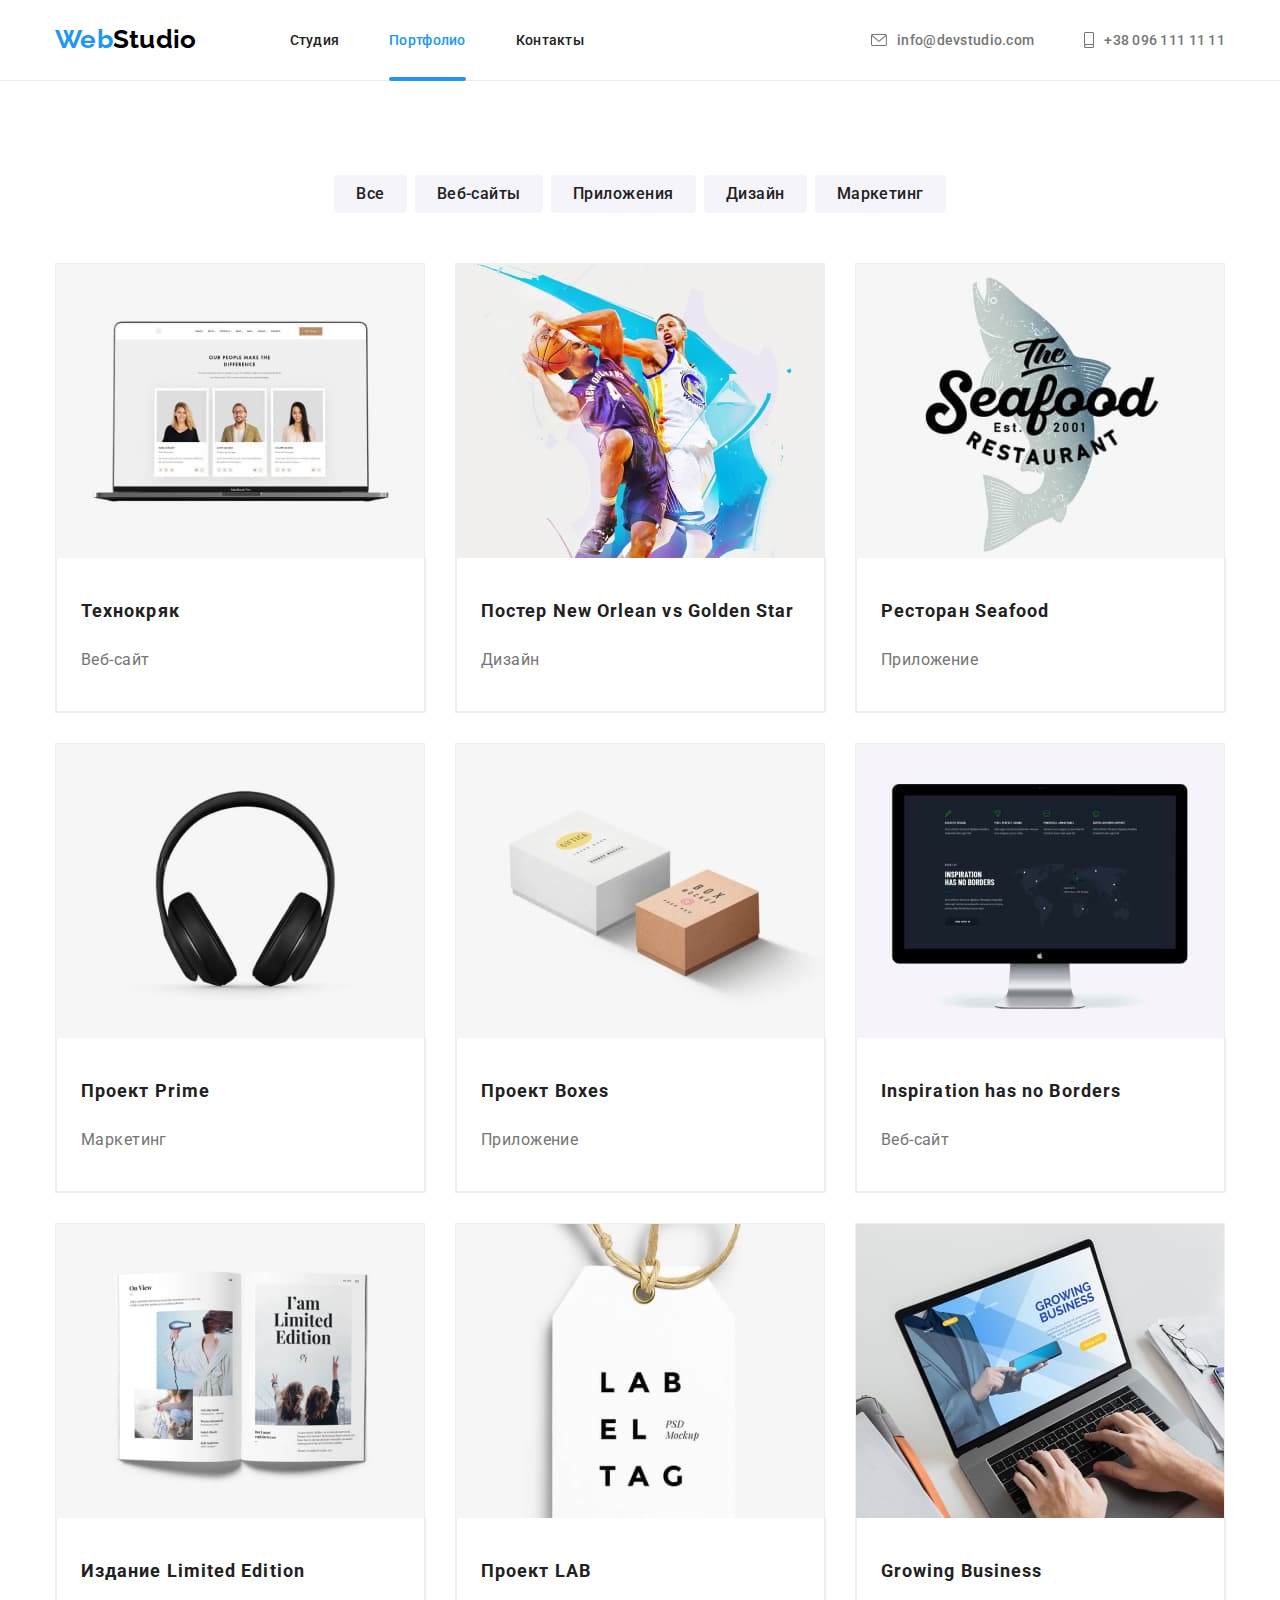
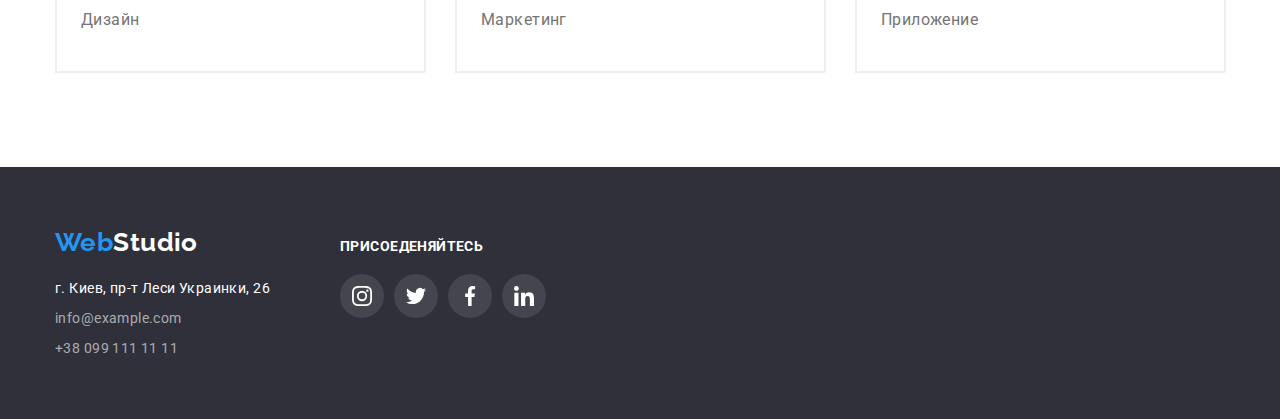
==== portfolio.html @ 6bc898de "Добавление файлов" ====
<!DOCTYPE html>
<html lang="ru">
  <head>
    <meta charset="UTF-8" />
    <meta name="viewport" content="width=device-width, initial-scale=1.0" />
    <title>Portfolio Webstudio</title>
    <link
      href="https://fonts.googleapis.com/css2?family=Raleway:wght@700&family=Roboto:wght@400;500;700;900&display=swap"
      rel="stylesheet"
    />
    <link
      rel="stylesheet"
      href="https://cdnjs.cloudflare.com/ajax/libs/modern-normalize/1.0.0/modern-normalize.min.css"
    />
    <link rel="stylesheet" href="./css/styles.css" />
  </head>
  <body>
    <!-- Верхняя линия сайта -->

    <header class="hat-page" id="portfolio-page">
      <div class="container">
        <nav class="nav">
          <!-- Логотип компании -->

          <a class="logo link" href="./index.html">
            <span class="accent">Web</span>Studio
          </a>

          <ul class="site-nav list">
            <li class="site-nav-item">
              <a class="link site-nav-link" href="./index.html">Студия</a>
            </li>
            <li class="site-nav-item">
              <a
                class="link site-nav-link site-nav-link-active"
                href="#portfolio-page"
                >Портфолио</a
              >
            </li>
            <li class="site-nav-item">
              <a class="link site-nav-link" href="#">Контакты</a>
            </li>
          </ul>
        </nav>

        <ul class="communications list">
          <!-- Ссылка на адрес электронной почты -->

          <li class="item">
            <a
              class="communications-link link"
              href="mailto:info@devstudio.com"
            >
              <svg class="icon envelope">
                <use href="./images/svg/sprite.svg#envelope"></use>
              </svg>
              info@devstudio.com</a
            >
          </li>

          <!-- Ссылка на телефоный номер -->

          <li class="item">
            <a class="communications-link link" href="tel:+38-096-111-11-11">
              <svg class="icon smartphone">
                <use href="./images/svg/sprite.svg#smartphone"></use>
              </svg>
              +38 096 111 11 11</a
            >
          </li>
        </ul>
      </div>
    </header>

    <main>
      <!-- Портфолио -->

      <div class="container">
        <section class="filter">
          <h1 class="none-display">Портфолио</h1>

          <!-- Фильтр проэктов -->

          <ul class="list filter-button">
            <li class="item">
              <button class="button" type="button">Все</button>
            </li>
            <li class="item">
              <button class="button" type="button">Веб-сайты</button>
            </li>
            <li class="item">
              <button class="button" type="button">Приложения</button>
            </li>
            <li class="item">
              <button class="button" type="button">Дизайн</button>
            </li>
            <li class="item">
              <button class="button" type="button">Маркетинг</button>
            </li>
          </ul>

          <!-- Каталог проэктов -->

          <div class="catalog">
            <ul class="catalog-list list">
              <li class="catalog-item">
                <a class="link" href="#">
                  <div class="catalog-description">
                    <img
                      src="./images/techno.jpg"
                      alt="Сайт компании Технокряк"
                      width="370"
                    />
                    <div class="catalog-description-pullout">
                      <p class="catalog-description-text">
                        Технокряк это современная площадка распространения
                        коронавируса. Компании используют эту платформу для
                        цифрового шпионажа и атак на защищённые сервера
                        конкурентов.
                      </p>
                    </div>
                  </div>
                  <div class="catalog-text">
                    <h2 class="title">Технокряк</h2>
                    <p class="project">Веб-сайт</p>
                  </div>
                </a>
              </li>

              <li class="catalog-item">
                <a class="link" href="#">
                  <div class="catalog-description">
                    <img
                      src="./images/poster-orlean-star.jpg"
                      alt="Игра New Orlean против Golden Star"
                      width="370"
                    />
                    <div class="catalog-description-pullout">
                      <p class="catalog-description-text">
                        Технокряк это современная площадка распространения
                        коронавируса. Компании используют эту платформу для
                        цифрового шпионажа и атак на защищённые сервера
                        конкурентов.
                      </p>
                    </div>
                  </div>
                  <div class="catalog-text">
                    <h2 class="title">Постер New Orlean vs Golden Star</h2>
                    <p class="project">Дизайн</p>
                  </div>
                </a>
              </li>

              <li class="catalog-item">
                <a class="link" href="#">
                  <div class="catalog-description">
                    <img
                      src="./images/restaurant-seafood.jpg"
                      alt="Ресторан Seafood"
                      width="370"
                    />
                    <div class="catalog-description-pullout">
                      <p class="catalog-description-text">
                        Технокряк это современная площадка распространения
                        коронавируса. Компании используют эту платформу для
                        цифрового шпионажа и атак на защищённые сервера
                        конкурентов.
                      </p>
                    </div>
                  </div>
                  <div class="catalog-text">
                    <h2 class="title">Ресторан Seafood</h2>
                    <p class="project">Приложение</p>
                  </div>
                </a>
              </li>

              <li class="catalog-item">
                <a class="link" href="#">
                  <div class="catalog-description">
                    <img
                      src="./images/prime.jpg"
                      alt="Проект Prime"
                      width="370"
                    />
                    <div class="catalog-description-pullout">
                      <p class="catalog-description-text">
                        Технокряк это современная площадка распространения
                        коронавируса. Компании используют эту платформу для
                        цифрового шпионажа и атак на защищённые сервера
                        конкурентов.
                      </p>
                    </div>
                  </div>
                  <div class="catalog-text">
                    <h2 class="title">Проект Prime</h2>
                    <p class="project">Маркетинг</p>
                  </div>
                </a>
              </li>

              <li class="catalog-item">
                <a class="link" href="#">
                  <div class="catalog-description">
                    <img
                      src="./images/boxes.jpg"
                      alt="Проект Boxes"
                      width="370"
                    />
                    <div class="catalog-description-pullout">
                      <p class="catalog-description-text">
                        Технокряк это современная площадка распространения
                        коронавируса. Компании используют эту платформу для
                        цифрового шпионажа и атак на защищённые сервера
                        конкурентов.
                      </p>
                    </div>
                  </div>
                  <div class="catalog-text">
                    <h2 class="title">Проект Boxes</h2>
                    <p class="project">Приложение</p>
                  </div>
                </a>
              </li>

              <li class="catalog-item">
                <a class="link" href="#">
                  <div class="catalog-description">
                    <img
                      src="./images/inspiration.jpg"
                      alt="У вдохновения нет границ"
                      width="370"
                    />
                    <div class="catalog-description-pullout">
                      <p class="catalog-description-text">
                        Технокряк это современная площадка распространения
                        коронавируса. Компании используют эту платформу для
                        цифрового шпионажа и атак на защищённые сервера
                        конкурентов.
                      </p>
                    </div>
                  </div>
                  <div class="catalog-text">
                    <h2 class="title">Inspiration has no Borders</h2>
                    <p class="project">Веб-сайт</p>
                  </div></a
                >
              </li>

              <li class="catalog-item">
                <a class="link" href="#">
                  <div class="catalog-description">
                    <img
                      src="./images/limited-edition.jpg"
                      alt="Издание Limited Edition"
                      width="370"
                    />
                    <div class="catalog-description-pullout">
                      <p class="catalog-description-text">
                        Технокряк это современная площадка распространения
                        коронавируса. Компании используют эту платформу для
                        цифрового шпионажа и атак на защищённые сервера
                        конкурентов.
                      </p>
                    </div>
                  </div>
                  <div class="catalog-text">
                    <h2 class="title">Издание Limited Edition</h2>
                    <p class="project">Дизайн</p>
                  </div></a
                >
              </li>

              <li class="catalog-item">
                <a class="link" href="#">
                  <div class="catalog-description">
                    <img src="./images/lab.jpg" alt="Проект LAB" width="370" />
                    <div class="catalog-description-pullout">
                      <p class="catalog-description-text">
                        Технокряк это современная площадка распространения
                        коронавируса. Компании используют эту платформу для
                        цифрового шпионажа и атак на защищённые сервера
                        конкурентов.
                      </p>
                    </div>
                  </div>
                  <div class="catalog-text">
                    <h2 class="title">Проект LAB</h2>
                    <p class="project">Маркетинг</p>
                  </div></a
                >
              </li>

              <li class="catalog-item">
                <a class="link" href="#">
                  <div class="catalog-description">
                    <img
                      src="./images/growing-business.jpg"
                      alt="Растущий бизнес"
                      width="370"
                    />
                    <div class="catalog-description-pullout">
                      <p class="catalog-description-text">
                        Технокряк это современная площадка распространения
                        коронавируса. Компании используют эту платформу для
                        цифрового шпионажа и атак на защищённые сервера
                        конкурентов.
                      </p>
                    </div>
                  </div>
                  <div class="catalog-text">
                    <h2 class="title">Growing Business</h2>
                    <p class="project">Приложение</p>
                  </div></a
                >
              </li>
            </ul>
          </div>
        </section>
      </div>
    </main>

    <!-- Футер -->

    <footer class="footer">
      <div class="container footer-box">
        <div class="main-address">
          <a class="logo link" href="./index.html">
            <p class="title text"><span class="accent">Web</span>Studio</p>
          </a>

          <!-- Адрес -->

          <address class="address">
            <ul class="address-list list">
              <li class="item">г. Киев, пр-т Леси Украинки, 26</li>
              <li class="item">
                <a class="link" href="mailto:info@example.com"
                  >info@example.com</a
                >
              </li>
              <li class="item">
                <a class="link" href="tel:+38-099-111-11-11"
                  >+38 099 111 11 11</a
                >
              </li>
            </ul>
          </address>
        </div>

        <!-- Социальные ссылки -->

        <div class="social">
          <h2 class="title">Присоеденяйтесь</h2>
          <ul class="social-list list">
            <li class="item">
              <a
                href="https://www.instagram.com/?hl=ru"
                class="link instagram-link"
              ></a>
            </li>
            <li class="item">
              <a
                href="https://twitter.com/?lang=ru"
                class="link twitter-link"
              ></a>
            </li>
            <li class="item">
              <a
                href="https://www.facebook.com/"
                class="link facebook-link"
              ></a>
            </li>
            <li class="item">
              <a
                href="https://www.linkedin.com/"
                class="link linkedin-link"
              ></a>
            </li>
          </ul>
        </div>
      </div>
    </footer>
  </body>
</html>
---- css/styles.css ----
/* цвет основного текста #757575 */
/* вторичный цвет текста #212121 */
/* дополнительный цвет текста rgba(255, 255, 255, 0.6) */
/* цвет логотипа #000000 */
/* цвет акцента #2196F3 */
/* первичный цвет фона #ffffff */
/* вторичный цвет фона #F5F4FA */
/* темный цвет #2f303a */
/* цвет рамки #eeeeee */
/* цвет слоя баннера rgba(47, 48, 58, 0.4) */
/* основной цвет иконок #afb1b8 */

/* стили для теста
 background-color: plum;
  outline: 1px solid blue; */

:root {
  --primary-text-color: #757575;
  --secondary-text-color: #212121;
  --accent-color: #2196f3;
  --primary-color: #ffffff;
  --secondary-color: #f5f4fa;
  --dark-color: #2f303a;
  --border-color: #eeeeee;
  --primary-icon-color: #afb1b8;
}

body {
  background-color: var(--primary-color);
  color: var(--primary-text-color);

  font-family: Roboto, sans-serif;
  font-style: normal;
  font-weight: 400;
  font-size: 14px;
  /*  1.71 */
  line-height: calc(24 / 14);
  letter-spacing: 0.03em;
}

.list {
  padding: 0;
  margin: 0;
  list-style: none;
}

.link {
  text-decoration: none;
}

/* Button */

.button {
  font-family: inherit;
}

/* Container */

.container {
  width: 1200px;
  margin-left: auto;
  margin-right: auto;
  padding-left: 15px;
  padding-right: 15px;
}

/* Logo */

.logo {
  padding-top: 24px;
  padding-bottom: 24px;

  color: #000000;

  font-family: Raleway, sans-serif;
  font-weight: 700;
  font-size: 26px;
  /* 1.19 */
  line-height: calc(31 / 26);
}

.logo .accent {
  color: var(--accent-color);
}

.logo .link {
  display: block;
}

/* Site nav */

.hat-page {
  font-weight: 500;
  /*  1.14 */
  line-height: calc(16 / 14);
  letter-spacing: 0.02em;

  border-bottom: 1px solid #ececec;
}

.hat-page .container {
  display: flex;
}

.nav {
  display: flex;
}
.site-nav {
  display: flex;
  margin-left: 93px;
}

.site-nav-item:not(:last-child) {
  margin-right: 50px;
}

.site-nav-link {
  display: block;
  padding-top: 32px;
  padding-bottom: 32px;

  color: var(--secondary-text-color);
  transition-property: color;
  transition-duration: 250ms;
  transition-timing-function: cubic-bezier(0.4, 0, 0.2, 1);
}

.site-nav-link:hover,
.site-nav-link:focus {
  color: var(--accent-color);
}

.site-nav-link-active {
  color: var(--accent-color);
}

.site-nav-item {
  position: relative;
}

.site-nav-item .site-nav-link-active::after {
  position: absolute;
  width: 100%;
  height: 4px;
  bottom: -1px;

  display: block;
  content: "";

  background-color: var(--accent-color);

  border-radius: 2px;
}

.communications {
  display: flex;
  margin-left: auto;
}

.communications .item + .item {
  margin-left: 50px;
}

.communications .link {
  display: inline-flex;
  align-items: center;
  padding-top: 32px;
  padding-bottom: 32px;

  color: var(--primary-text-color);
  transition-property: color;
  transition-duration: 250ms;
  transition-timing-function: cubic-bezier(0.4, 0, 0.2, 1);
}

.communications-link:hover,
.communications-link:focus {
  color: var(--accent-color);
}

.communications .icon {
  margin-right: 10px;
  fill: var(--primary-text-color);
}

.envelope {
  width: 16px;
  height: 12px;
}

.smartphone {
  width: 10px;
  height: 16px;
}

.communications-link:hover .icon {
  fill: var(--accent-color);
}

/* - .none-display  временно, позже переделать!  - */

.none-display {
  display: none;
}

/* ----- Стили главной страницы index.html ----- */

/* Banner */

.banner {
  display: flex;
  flex-direction: column;
  justify-content: center;
  align-items: center;

  margin-left: auto;
  margin-right: auto;
  max-width: 1600px;
  height: 600px;

  background-color: var(--dark-color);
  background-image: linear-gradient(
      to right,
      rgba(47, 48, 58, 0.4),
      rgba(47, 48, 58, 0.4)
    ),
    url(../images/banner.jpg);
  background-position: center;
}

.banner .container {
  text-align: center;
}

.banner-title {
  max-width: 696px;
  margin-top: 0;
  margin-left: auto;
  margin-right: auto;
  margin-bottom: 30px;

  color: var(--primary-color);

  font-weight: 900;
  font-size: 44px;
  /* 1.36 */
  line-height: calc(60 / 44);
  letter-spacing: 0.06em;
  text-transform: uppercase;
}

.banner .button {
  min-width: 200px;
  padding-top: 10px;
  padding-left: 32px;
  padding-right: 32px;
  padding-bottom: 10px;

  border: none;
  border-radius: 4px;

  background-color: var(--accent-color);

  color: var(--primary-color);

  font-weight: 700;
  font-size: 16px;
  /* 1.87 */
  line-height: calc(30 / 16);
  letter-spacing: 0.06em;
}

/* Section */

.section-title {
  margin-top: 0;
  margin-bottom: 0;

  color: var(--secondary-text-color);

  font-weight: 700;
  font-size: 36px;
  /* 1.17 */
  line-height: calc(42 / 36);
  text-align: center;
}

/* Features */

.feature {
  padding-top: 94px;
}

.feature-list {
  display: flex;
}

.feature-list .title {
  margin-top: 0;
  margin-bottom: 10px;

  color: var(--secondary-text-color);

  font-weight: 700;
  font-size: 14px;
  line-height: calc(16 / 14);
  text-transform: uppercase;
}

.feature-list .item {
  width: calc((100% - 30px * 3) / 4);
  padding-bottom: 3px;
}

.feature-list .item:not(:last-child),
.practice-list .item:not(:last-child) {
  margin-right: 30px;
}

.feature-list .item::before {
  display: block;
  margin-bottom: 30px;
  content: "";
  height: 120px;

  background-color: var(--secondary-color);
  border-radius: 4px;
  background-repeat: no-repeat;
  background-position: center;
}

.icon-antenna::before {
  background-image: url(../images/svg/antenna.svg);
}

.icon-clock::before {
  background-image: url(../images/svg/clock.svg);
}

.icon-diagram::before {
  background-image: url(../images/svg/diagram.svg);
}

.icon-astronaut::before {
  background-image: url(../images/svg/astronaut.svg);
}

.feature-list .text {
  margin-top: 0;
  margin-bottom: 0;
}

/* Practice */

.practice {
  padding-top: 94px;
  padding-bottom: 94px;
}

.practice-list,
.team-list {
  display: flex;
  margin-top: 50px;
}

.practice-item-box {
  position: absolute;
  bottom: 0;
  left: 0;

  display: flex;
  justify-content: center;
  align-items: center;

  width: 370px;
  height: 70px;

  background-color: rgba(47, 48, 58, 0.8);
}

.practice-item-image,
.team-list img {
  display: block;
}

.practice-list .item {
  position: relative;
  display: block;
  width: calc((100% - 30px * 2) / 3);
}

.practice-item-text {
  margin-top: 0;
  margin-bottom: 0;

  font-weight: 700;
  line-height: calc(16 / 14);
  text-align: center;
  text-transform: uppercase;

  color: var(--primary-color);
}

/* Team */

.team {
  background-color: var(--secondary-color);
}

.team-box {
  padding-top: 94px;
  padding-bottom: 94px;
}

.team-item {
  display: block;

  width: calc((100% - 30px * 3) / 4);
  text-align: center;

  box-shadow: 0px 1px 3px rgba(0, 0, 0, 0.12), 0px 1px 1px rgba(0, 0, 0, 0.14),
    0px 2px 1px rgba(0, 0, 0, 0.2);
  border-radius: 0px 0px 4px 4px;

  background-color: var(--primary-color);
}

.team-list > .item:not(:last-child) {
  margin-right: 30px;
}

.team-list .text {
  padding-top: 30px;
  padding-bottom: 16px;
}

.team-list .title {
  margin-top: 0;
  margin-bottom: 10px;

  color: var(--secondary-text-color);

  font-weight: 500;
  font-size: 16px;
  line-height: 1.19;
}

.team-list .career {
  font-size: 16px;
  /*  1.19 */
  line-height: calc(19 / 16);
}

.team-social-list {
  display: flex;
  justify-content: center;
  align-items: center;
  margin-bottom: 30px;
}

.team-social-item + .team-social-item {
  margin-left: 10px;
}

.team-social-link {
  display: inline-flex;
  justify-content: center;
  align-items: center;
  width: 44px;
  height: 44px;

  border-radius: 50%;

  color: var(--primary-text-color);

  transition-property: background-color;
  transition-duration: 250ms;
  transition-timing-function: cubic-bezier(0.4, 0, 0.2, 1);
}

.team-social-link:hover,
.team-social-link:focus {
  background-color: var(--accent-color);
  color: var(--primary-color);
}

.team-instagram,
.team-twitter,
.team-facebook,
.team-linkedin {
  width: 20px;
  height: 20px;

  fill: currentColor;
}

/* Clients */

.clients {
  padding-top: 94px;
  padding-bottom: 94px;
}

.clients .title {
  margin-top: 0;
  margin-bottom: 50px;

  font-weight: bold;
  font-size: 36px;
  /*  1.17 */
  line-height: calc(42 / 36);
  text-align: center;

  color: var(--secondary-text-color);
}

.client-list {
  display: flex;
}

.client-list .item {
  display: flex;
}

.client-list .item + .item {
  margin-left: 30px;
}

.client-1 {
  width: 44px;
  height: 49px;
}

.client-2 {
  width: 40px;
  height: 52px;
}

.client-3 {
  width: 41px;
  height: 43px;
}

.client-4 {
  width: 80px;
  height: 42px;
}

.client-5 {
  width: 59px;
  height: 47px;
}

.client-6 {
  width: 88px;
  height: 45px;
}

.client-link {
  display: inline-flex;
  justify-content: center;
  align-items: center;

  width: 170px;
  height: 90px;

  border: 1px solid #afb1b8;
  border-radius: 4px;

  transition-property: border-color;
  transition-duration: 250ms;
  transition-timing-function: cubic-bezier(0.4, 0, 0.2, 1);
}

.client-link:hover {
  border: 1px solid var(--accent-color);
}

.client-list-icon {
  fill: var(--primary-icon-color);

  transition-property: fill;
  transition-duration: 250ms;
  transition-timing-function: cubic-bezier(0.4, 0, 0.2, 1);
}

.client-link:hover .client-list-icon {
  fill: var(--accent-color);
}

/* Footer */

.footer {
  padding-top: 60px;
  padding-bottom: 60px;

  background-color: var(--dark-color);

  color: #ffffff;
  /*  1.5  */
  line-height: calc(21 / 14);
}

.footer-box {
  display: flex;
  align-items: baseline;
}

.footer .title {
  color: #ffffff;
}

.footer .logo {
  display: block;
  padding-top: 0;
  padding-bottom: 0;
  margin-bottom: 20px;
}

/* Address */

.main-address {
  margin-right: 70px;

  max-width: 231px;
}

.main-address .text {
  margin-top: 0;
  margin-bottom: 0;
}

.address {
  font-style: normal;
}

.address .link {
  color: rgba(255, 255, 255, 0.6);

  transition-property: color;
  transition-duration: 250ms;
  transition-timing-function: cubic-bezier(0.4, 0, 0.2, 1);
}

.address .link:hover,
.address .link:focus {
  color: var(--accent-color);
}

.address-list .item + .item {
  margin-top: 9px;
}

/* Social link */

.social .title {
  margin-top: 0;
  margin-bottom: 20px;

  color: var(--primary-color);
  font-size: 14px;
  font-weight: 700;
  /*  1.14  */
  line-height: calc(16 / 14);
  text-transform: uppercase;
}

.social-list {
  display: flex;
}

.social .item {
  height: 44px;
}

.social-list .item + .item {
  margin-left: 10px;
}
.social .link {
  display: inline-block;

  width: 44px;
  height: 44px;
  border-radius: 50%;

  background-color: rgba(255, 255, 255, 0.1);
  background-repeat: no-repeat;
  background-position: center;

  transition-property: background-color;
  transition-duration: 250ms;
  transition-timing-function: cubic-bezier(0.4, 0, 0.2, 1);
}

.social .link:hover,
.social .link:focus {
  background-color: var(--accent-color);
}

.instagram-link {
  background-image: url(../images/svg/instagram.svg);
}

.twitter-link {
  background-image: url(../images/svg/twitter.svg);
}

.facebook-link {
  background-image: url(../images/svg/facebook.svg);
}

.linkedin-link {
  background-image: url(../images/svg/linkedin.svg);
}

/* ----- Стили  страницы portfolio.html ----- */

/* Filter */

.filter {
  padding-top: 94px;
  padding-bottom: 94px;
}

.filter-button {
  display: flex;
  justify-content: center;
}

.filter-button .item {
  display: block;
}

.filter-button .item:not(:last-child) {
  margin-right: 8px;
}

.filter .button {
  padding: 6px 22px;
  border: transparent;
  border-radius: 4px;

  background-color: var(--secondary-color);

  color: var(--secondary-text-color);

  font-weight: 500;
  font-size: 16px;
  /*  1.62  */
  line-height: calc(26 / 16);
  letter-spacing: 0.03em;
  cursor: pointer;

  transition-property: background-color;
  transition-duration: 250ms;
  transition-timing-function: cubic-bezier(0.4, 0, 0.2, 1);
}

.filter .button:hover,
.filter .button:focus,
.filter .button:active {
  outline-color: transparent;
  outline-width: 0;

  box-shadow: 0px 3px 1px rgba(0, 0, 0, 0.1), 0px 1px 2px rgba(0, 0, 0, 0.08),
    0px 2px 2px rgba(0, 0, 0, 0.12);

  background-color: var(--accent-color);

  color: var(--primary-color);
}

/* Catalog */

.catalog {
  padding-top: 50px;
}

.catalog-list {
  display: flex;
  flex-wrap: wrap;

  /*   также можно выровнять, но ... */
  /* justify-content: space-between; */
}

.catalog-list img {
  display: block;
}

.catalog-item {
  display: inline-block;
  /* max-height: 404px; */
  margin-right: 30px;
  margin-bottom: 30px;

  /*  адаптивная ширина блоков */
  width: calc((100% - 30px * 2) / 3);

  border: 1px solid var(--border-color);

  background-color: var(--primary-color);
}

.catalog-item:nth-child(3n) {
  margin-right: 0;
}

/*  неидиально, в данном случае работает */
.catalog-item:nth-last-child(-n + 3) {
  margin-bottom: 0;
}

.catalog-item:hover {
  box-shadow: 0px 1px 1px rgba(0, 0, 0, 0.12), 0px 4px 4px rgba(0, 0, 0, 0.06),
    1px 4px 6px rgba(0, 0, 0, 0.16);
}

.catalog-description {
  position: relative;
  /* width: 370px; */
  /* height: 404px; */
  overflow: hidden;
}

.catalog-description-pullout {
  position: absolute;
  bottom: -100%;
  left: 0;

  width: 100%;
  height: 100%;
  padding: 63px 24px;

  background: rgba(33, 150, 243, 0.9);

  transition-property: transform;
  transition-duration: 250ms;
  transition-timing-function: cubic-bezier(0.4, 0, 0.2, 1);

  opacity: 0;
}

.catalog-description-text {
  margin-top: 0;
  margin-bottom: 0;
  font-size: 18px;
  line-height: calc(28 / 18);
  /* or 156% */

  color: var(--primary-color);
}

.catalog-item:hover .catalog-description-pullout {
  transform: translateY(-100%);
  opacity: 1;
}

.catalog-text {
  padding-top: 20px;
  padding-left: 24px;
  padding-right: 24px;
  padding-bottom: 20px;

  width: 370px;

  border-left: 1px solid var(--border-color);
  border-right: 1px solid var(--border-color);
  border-bottom: 1px solid var(--border-color);
}

.catalog .title {
  margin-bottom: 4px;

  color: var(--secondary-text-color);

  font-weight: 700;
  font-size: 18px;
  line-height: 2;
  letter-spacing: 0.06em;
}

.catalog .project {
  color: var(--primary-text-color);

  font-size: 16px;
  /*  1.87  */
  line-height: calc(30 / 16);
}

/* ----- Модальное окно ----- */

.backdrop.is-hidden {
  visibility: hidden;
  opacity: 0;
  pointer-events: none;

  transition: 600ms linear 0.7s;
}

.backdrop {
  position: fixed;
  top: 0;
  left: 0;
  width: 100%;
  height: 100%;

  background-color: rgba(0, 0, 0, 0.2);
}

.is-hidden .modal {
  top: 25%;
  transform: translate(-150%, -100%) scale(0.1);
}

.modal {
  position: absolute;
  width: 528px;
  height: 581px;
  left: 50%;
  top: 50%;

  transform: translate(-50%, -50%) scale(1);

  background: #ffffff;
  box-shadow: 0px 1px 3px rgba(0, 0, 0, 0.12), 0px 1px 1px rgba(0, 0, 0, 0.14),
    0px 2px 1px rgba(0, 0, 0, 0.2);
  border-radius: 4px;

  transition: transform 300ms linear, scale 500ms linear;
}

.button-close {
  position: absolute;
  top: 8px;
  right: 8px;

  display: flex;
  justify-content: center;
  align-items: center;

  width: 30px;
  height: 30px;

  border: 1px solid rgba(0, 0, 0, 0.1);
  border-radius: 50%;

  background-color: var(--primary-color);

  transition-property: background-color;
  transition-duration: 250ms;
  transition-timing-function: cubic-bezier(0.4, 0, 0.2, 1);
}

.button-close:hover {
  /* background-color: var(--accent-color); */
  fill: var(--accent-color);
}

.button-close-svg {
  width: 11px;
  height: 11px;
}
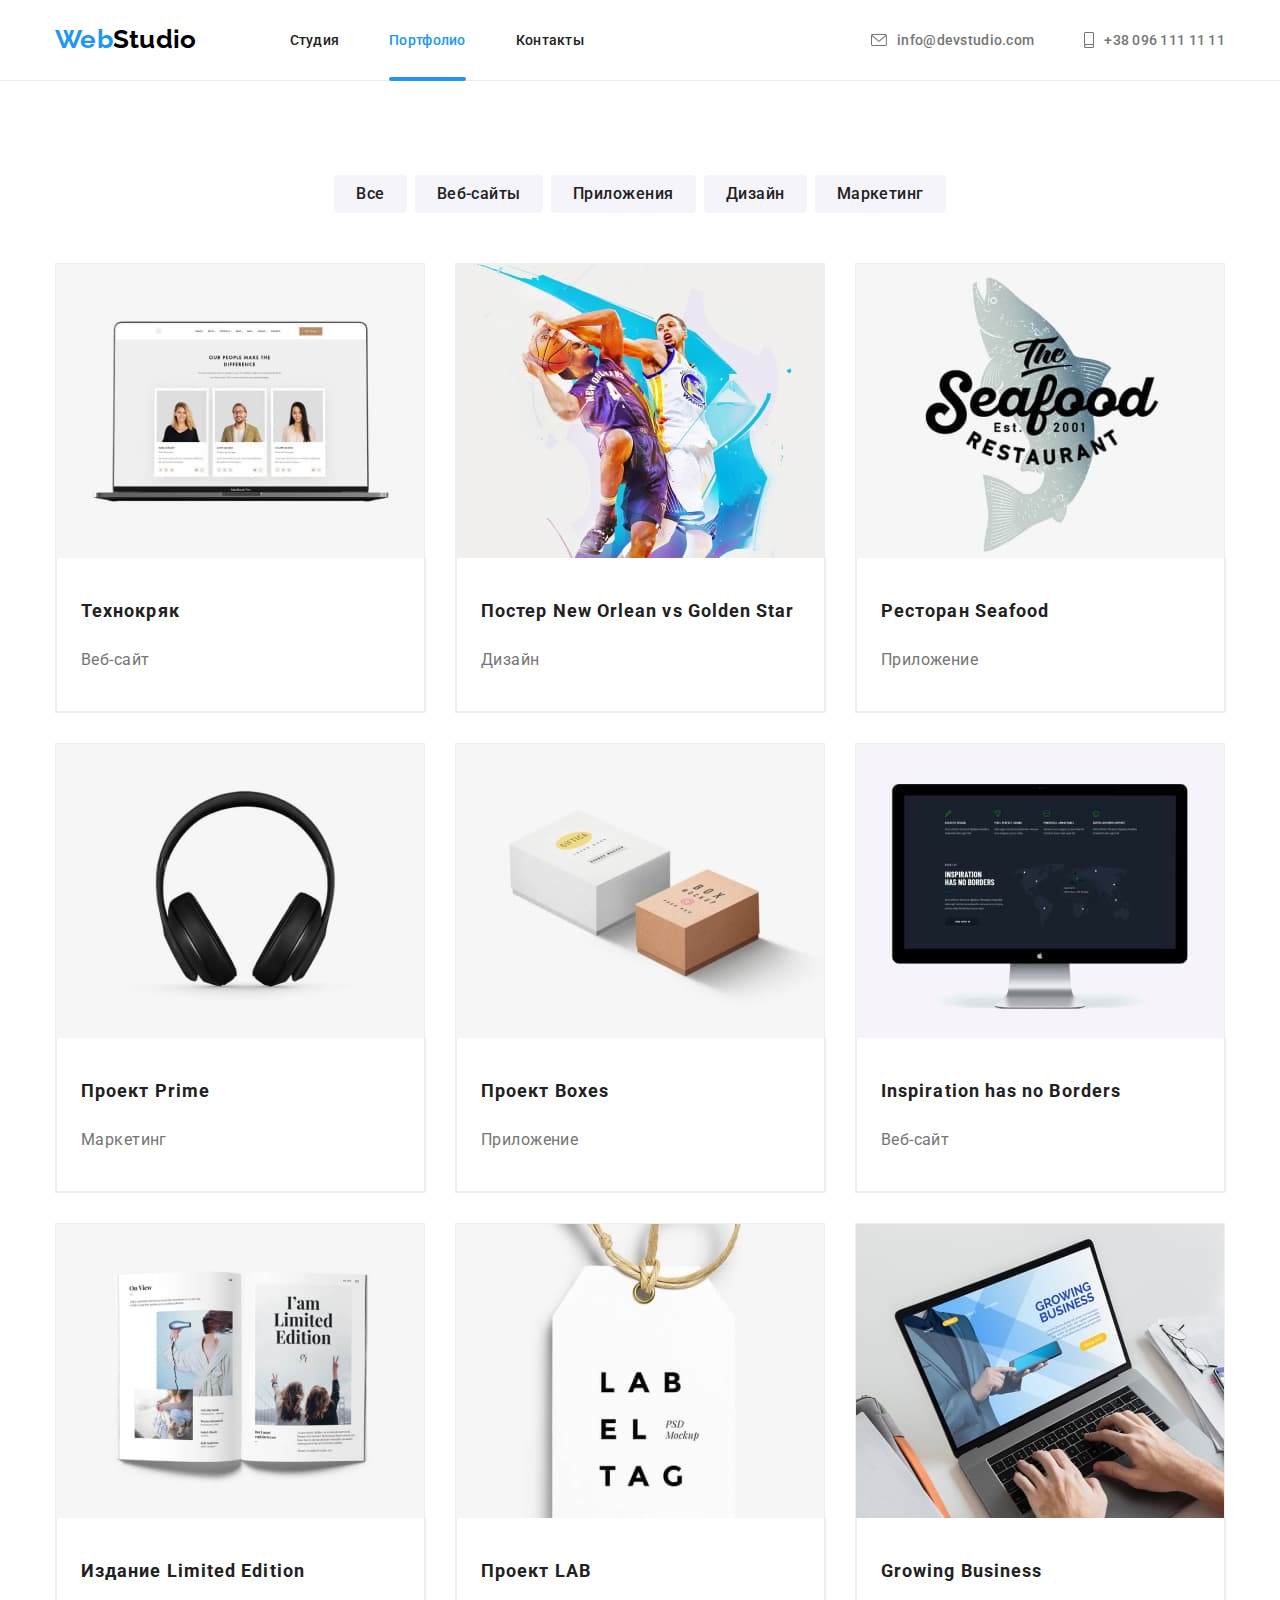
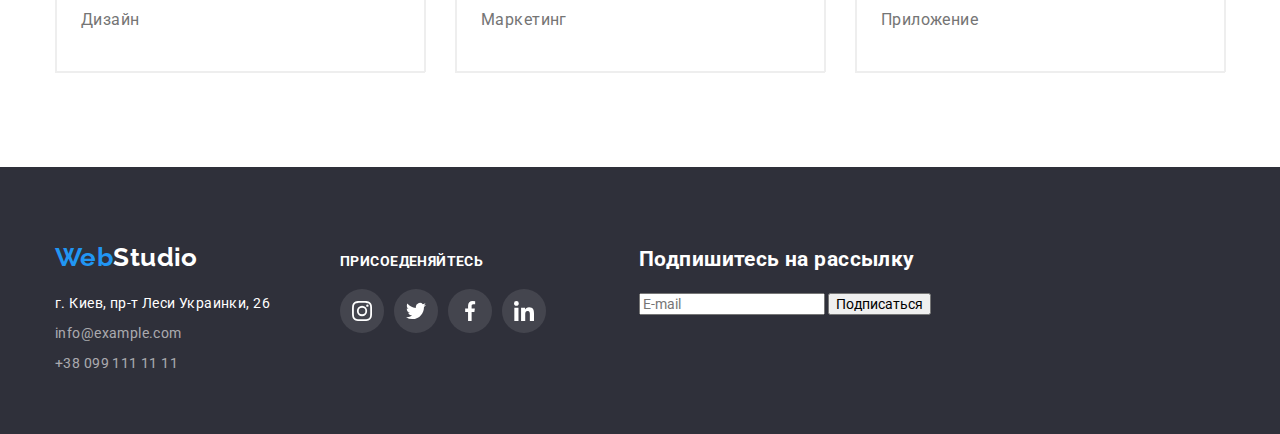
==== commit cbfb512c: "Разметка форм" ====
--- a/portfolio.html
+++ b/portfolio.html
@@ -14,6 +14,7 @@
     />
     <link rel="stylesheet" href="./css/styles.css" />
   </head>
+
   <body>
     <!-- Верхняя линия сайта -->
 
@@ -77,7 +78,7 @@
 
       <div class="container">
         <section class="filter">
-          <h1 class="none-display">Портфолио</h1>
+          <h1 class="visually-hidden">Портфолио</h1>
 
           <!-- Фильтр проэктов -->
 
@@ -243,8 +244,8 @@
                   <div class="catalog-text">
                     <h2 class="title">Inspiration has no Borders</h2>
                     <p class="project">Веб-сайт</p>
-                  </div></a
-                >
+                  </div>
+                </a>
               </li>
 
               <li class="catalog-item">
@@ -267,8 +268,8 @@
                   <div class="catalog-text">
                     <h2 class="title">Издание Limited Edition</h2>
                     <p class="project">Дизайн</p>
-                  </div></a
-                >
+                  </div>
+                </a>
               </li>
 
               <li class="catalog-item">
@@ -287,8 +288,8 @@
                   <div class="catalog-text">
                     <h2 class="title">Проект LAB</h2>
                     <p class="project">Маркетинг</p>
-                  </div></a
-                >
+                  </div>
+                </a>
               </li>
 
               <li class="catalog-item">
@@ -311,8 +312,8 @@
                   <div class="catalog-text">
                     <h2 class="title">Growing Business</h2>
                     <p class="project">Приложение</p>
-                  </div></a
-                >
+                  </div>
+                </a>
               </li>
             </ul>
           </div>
@@ -333,14 +334,16 @@
 
           <address class="address">
             <ul class="address-list list">
-              <li class="item">г. Киев, пр-т Леси Украинки, 26</li>
-              <li class="item">
-                <a class="link" href="mailto:info@example.com"
+              <li class="address-item item">
+                <p>г. Киев, пр-т Леси Украинки, 26</p>
+              </li>
+              <li class="address-item item">
+                <a class="address-link link" href="mailto:info@example.com"
                   >info@example.com</a
                 >
               </li>
-              <li class="item">
-                <a class="link" href="tel:+38-099-111-11-11"
+              <li class="address-item item">
+                <a class="address-link link" href="tel:+38-099-111-11-11"
                   >+38 099 111 11 11</a
                 >
               </li>
@@ -378,6 +381,26 @@
               ></a>
             </li>
           </ul>
+        </div>
+
+        <!--  Подписка на рассылку -->
+
+        <div class="subscription">
+          <h2 class="subscription-title">Подпишитесь на рассылку</h2>
+          <form class="subscription-form" action="#">
+            <input
+              type="email"
+              class="subscription-form-input"
+              name="subscripe-mail"
+              placeholder="E-mail"
+              pattern="[a-z0-9._%+-]+@[a-z0-9.-]+\.[a-z]{2,}$"
+              autocomplete="off"
+              required
+            />
+            <button type="submit" class="subscription-form-button button">
+              Подписаться
+            </button>
+          </form>
         </div>
       </div>
     </footer>
--- a/css/styles.css
+++ b/css/styles.css
@@ -197,10 +197,22 @@
   fill: var(--accent-color);
 }
 
-/* - .none-display  временно, позже переделать!  - */
-
-.none-display {
-  display: none;
+/*  симмантичноее скрытие*/
+
+.visually-hidden:not(:focus):not(:active) {
+  position: absolute;
+
+  width: 1px;
+  height: 1px;
+  margin: -1px;
+  border: 0;
+  padding: 0;
+
+  white-space: nowrap;
+
+  clip-path: inset(100%);
+  clip: rect(0 0 0 0);
+  overflow: hidden;
 }
 
 /* ----- Стили главной страницы index.html ----- */
@@ -249,7 +261,8 @@
   text-transform: uppercase;
 }
 
-.banner .button {
+.banner .button,
+.form .button {
   min-width: 200px;
   padding-top: 10px;
   padding-left: 32px;
@@ -468,12 +481,12 @@
   align-items: center;
   width: 44px;
   height: 44px;
-
+  fill: currentColor;
   border-radius: 50%;
 
   color: var(--primary-text-color);
 
-  transition-property: background-color;
+  transition-property: background-color, fill;
   transition-duration: 250ms;
   transition-timing-function: cubic-bezier(0.4, 0, 0.2, 1);
 }
@@ -490,8 +503,6 @@
 .team-linkedin {
   width: 20px;
   height: 20px;
-
-  fill: currentColor;
 }
 
 /* Clients */
@@ -634,7 +645,7 @@
   font-style: normal;
 }
 
-.address .link {
+.address-link {
   color: rgba(255, 255, 255, 0.6);
 
   transition-property: color;
@@ -642,16 +653,25 @@
   transition-timing-function: cubic-bezier(0.4, 0, 0.2, 1);
 }
 
-.address .link:hover,
-.address .link:focus {
+.address-link:hover,
+.address-link:focus {
   color: var(--accent-color);
 }
 
-.address-list .item + .item {
+.address-item + .address-item {
   margin-top: 9px;
 }
 
+.address-item p {
+  margin-top: 0;
+  margin-bottom: 0;
+}
+
 /* Social link */
+
+.social {
+  margin-right: 93px;
+}
 
 .social .title {
   margin-top: 0;
@@ -713,6 +733,18 @@
   background-image: url(../images/svg/linkedin.svg);
 }
 
+/* Subscription */
+
+.subscription .title {
+  margin-top: 0;
+  margin-bottom: 20px;
+
+  font-weight: 500;
+  font-size: 14px;
+  line-height: calc(16 / 14);
+  text-transform: uppercase;
+}
+
 /* ----- Стили  страницы portfolio.html ----- */
 
 /* Filter */
@@ -915,10 +947,13 @@
 
 .modal {
   position: absolute;
+  left: 50%;
+  top: 50%;
+
   width: 528px;
   height: 581px;
-  left: 50%;
-  top: 50%;
+
+  padding: 40px 40px;
 
   transform: translate(-50%, -50%) scale(1);
 
@@ -961,3 +996,49 @@
   width: 11px;
   height: 11px;
 }
+
+.modal-form .title {
+  margin-top: 0;
+  margin-bottom: 0;
+
+  font-weight: 500;
+  font-size: 20px;
+  line-height: calc(23 / 20);
+  text-align: center;
+
+  color: var(--secondary-text-color);
+}
+
+.form {
+  /* text-align: center; */
+}
+
+.form-field {
+  display: block;
+}
+
+.form-label {
+  display: block;
+  margin-bottom: 4px;
+}
+
+.form-input {
+  width: 100%;
+  height: 40px;
+
+  margin-bottom: 10px;
+}
+
+.form-checkbox {
+  margin-top: 20px;
+  margin-bottom: 30px;
+}
+
+.form-checkbox p {
+  color: var(--primary-text-color);
+}
+
+.form .button {
+  margin-left: 124px;
+  margin-right: 124px;
+}
